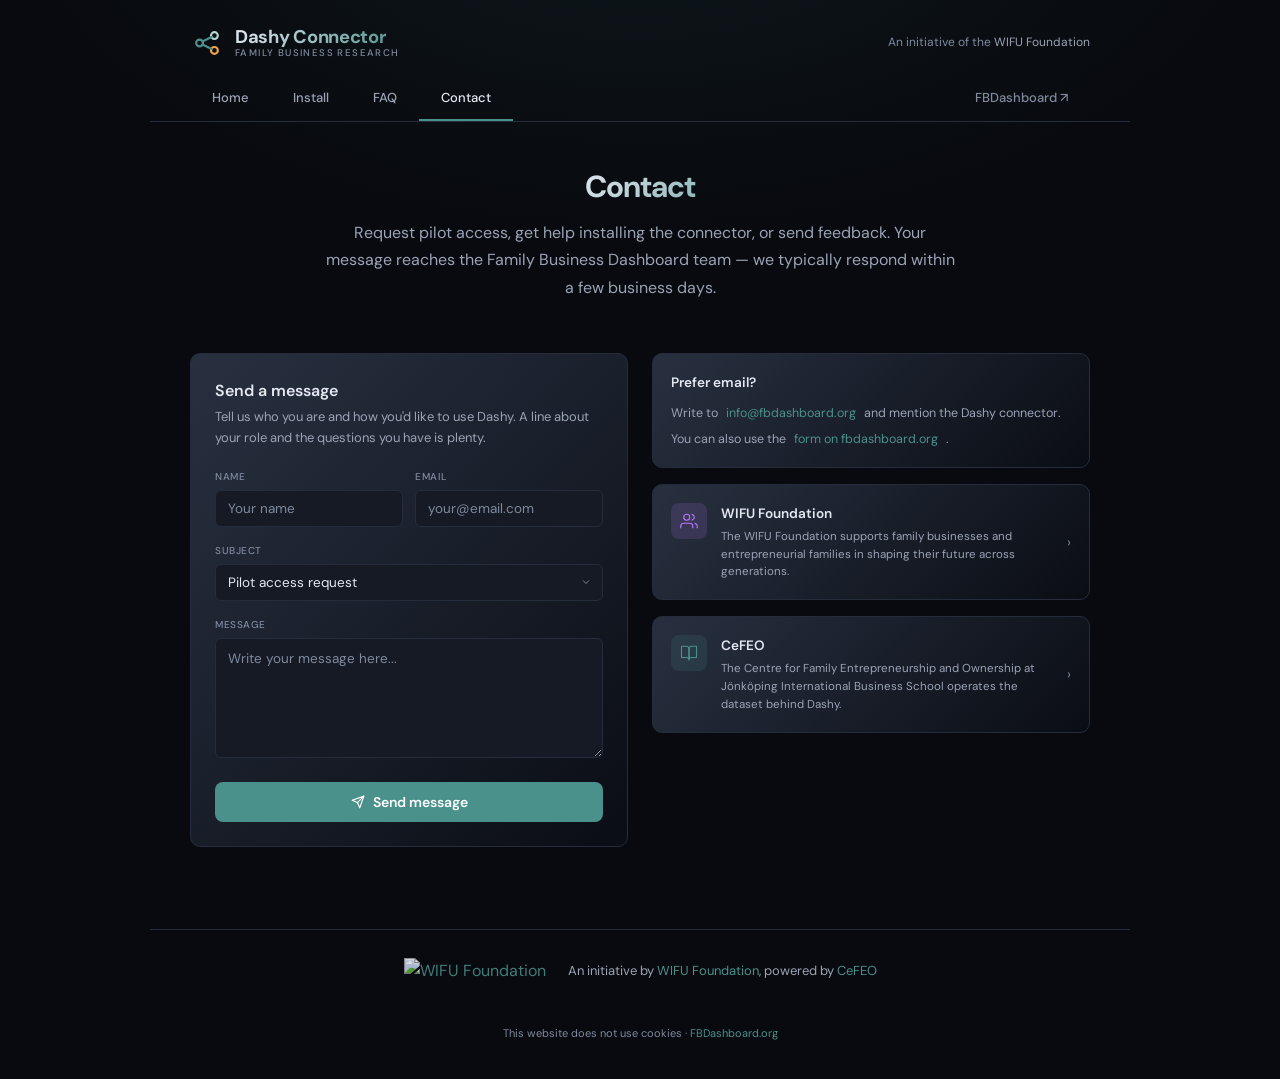
==== contact.html @ 0156836a "Dashy connector site — initial pilot" ====
<!DOCTYPE html>
<html lang="en">
<head>
<meta charset="UTF-8">
<meta name="viewport" content="width=device-width, initial-scale=1.0">
<link rel="icon" type="image/svg+xml" href="favicon.svg">
<title>Contact | Dashy Connector</title>
<meta name="description" content="Request pilot access to the Dashy connector, get installation help, or send feedback. Your message reaches the Family Business Dashboard team.">
<link rel="stylesheet" href="styles.css">
</head>
<body>
<a href="#main" class="skip-link">Skip to main content</a>

<header class="hdr">
  <a class="brand" href="index.html" aria-label="Dashy Connector home">
    <svg class="mark" viewBox="0 0 32 32" aria-hidden="true">
      <circle cx="9" cy="16" r="3.2" fill="none" stroke="#4A908B" stroke-width="2"/>
      <circle cx="23" cy="9" r="3.2" fill="none" stroke="#B7D7D2" stroke-width="2"/>
      <circle cx="23" cy="23" r="3.2" fill="none" stroke="#f5a54b" stroke-width="2"/>
      <path d="M11.7 14.6 20.3 10.4M11.7 17.4 20.3 21.6" stroke="#4A908B" stroke-width="2" stroke-linecap="round"/>
    </svg>
    <span class="wordmark">
      <span class="wm-name">Dashy Connector</span>
      <span class="wm-sub">Family Business Research</span>
    </span>
  </a>
  <div class="hdr-right">An initiative of the <a href="https://www.wifu.de/en/wifu-foundation/">WIFU&nbsp;Foundation</a></div>
</header>

<nav class="nav" aria-label="Main navigation">
  <a href="index.html">Home</a>
  <a href="install.html">Install</a>
  <a href="faq.html">FAQ</a>
  <a href="contact.html" aria-current="page">Contact</a>
  <a class="nav-ext" href="https://fbdashboard.org" target="_blank" rel="noopener">FBDashboard&nbsp;&#8599;</a>
</nav>

<main id="main">

  <section class="hero" style="padding-bottom:18px">
    <h1 style="font-size:1.9rem">Contact</h1>
    <p>Request pilot access, get help installing the connector, or send feedback. Your message reaches the Family Business Dashboard team &mdash; we typically respond within a few business days.</p>
  </section>

  <section class="section" style="padding-top:8px">
    <div class="ct-grid">

      <div class="ct-card">
        <h2>Send a message</h2>
        <p class="ct-sub">Tell us who you are and how you'd like to use Dashy. A line about your role and the questions you have is plenty.</p>

        <form id="contactForm" autocomplete="on">
          <div class="ct-row">
            <div class="ct-field">
              <label for="name">Name</label>
              <input type="text" id="name" name="name" placeholder="Your name" required autocomplete="name">
            </div>
            <div class="ct-field">
              <label for="email">Email</label>
              <input type="email" id="email" name="email" placeholder="your@email.com" required autocomplete="email">
            </div>
          </div>
          <div class="ct-field">
            <label for="subject">Subject</label>
            <select id="subject" name="subject">
              <option value="Pilot access request">Pilot access request</option>
              <option value="Installation help">Installation help</option>
              <option value="Feedback or feature request">Feedback or feature request</option>
              <option value="Research collaboration">Research collaboration</option>
              <option value="Other">Other</option>
            </select>
          </div>
          <div class="ct-field">
            <label for="message">Message</label>
            <textarea id="message" name="message" placeholder="Write your message here..." required></textarea>
          </div>
          <button type="submit" class="ct-btn" id="submitBtn">
            <svg viewBox="0 0 24 24"><path d="M22 2L11 13"/><path d="M22 2L15 22L11 13L2 9L22 2Z"/></svg>
            Send message
          </button>
          <div class="ct-fb" id="feedback" role="status" aria-live="polite"></div>
        </form>
      </div>

      <div class="ct-sidebar">
        <div class="ct-info">
          <h3>Prefer email?</h3>
          <div class="ct-info-row">Write to <a href="mailto:info@fbdashboard.org?subject=Dashy%20connector">info@fbdashboard.org</a> and mention the Dashy connector.</div>
          <div class="ct-info-row">You can also use the <a href="https://fbdashboard.org/contact.html" target="_blank" rel="noopener">form on fbdashboard.org</a>.</div>
        </div>
        <a href="https://www.wifu.de/en/wifu-foundation/" target="_blank" rel="noopener" class="ct-link">
          <div class="ct-icon i3"><svg width="18" height="18" viewBox="0 0 24 24" fill="none" stroke="#b47cf8" stroke-width="1.5" stroke-linecap="round" stroke-linejoin="round"><path d="M17 21v-2a4 4 0 0 0-4-4H5a4 4 0 0 0-4 4v2"/><circle cx="9" cy="7" r="4"/><path d="M23 21v-2a4 4 0 0 0-3-3.87"/><path d="M16 3.13a4 4 0 0 1 0 7.75"/></svg></div>
          <div><h3>WIFU Foundation</h3><p>The WIFU Foundation supports family businesses and entrepreneurial families in shaping their future across generations.</p></div>
          <span class="ct-arr">&rsaquo;</span>
        </a>
        <a href="https://ju.se/center/cefeo.html" target="_blank" rel="noopener" class="ct-link">
          <div class="ct-icon i1"><svg width="18" height="18" viewBox="0 0 24 24" fill="none" stroke="#4A908B" stroke-width="1.5" stroke-linecap="round" stroke-linejoin="round"><path d="M2 3h6a4 4 0 0 1 4 4v14a3 3 0 0 0-3-3H2z"/><path d="M22 3h-6a4 4 0 0 0-4 4v14a3 3 0 0 1 3-3h7z"/></svg></div>
          <div><h3>CeFEO</h3><p>The Centre for Family Entrepreneurship and Ownership at J&ouml;nk&ouml;ping International Business School operates the dataset behind Dashy.</p></div>
          <span class="ct-arr">&rsaquo;</span>
        </a>
      </div>

    </div>
  </section>

</main>

<footer class="brand-footer">
  <a href="https://www.wifu.de/en/wifu-foundation/" aria-label="WIFU Foundation"><img src="https://fbdashboard.org/logo2.png" alt="WIFU Foundation"></a>
  <div class="bf-text">An initiative by <a href="https://www.wifu.de/en/wifu-foundation/">WIFU Foundation</a>, powered by <a href="https://ju.se/center/cefeo">CeFEO</a></div>
</footer>
<div class="foot-meta">This website does not use cookies &middot; <a href="https://fbdashboard.org" target="_blank" rel="noopener">FBDashboard.org</a></div>

<script>
// Same approach as fbdashboard.org/contact.html:
// 1) store the message in the contact_messages table (PostgREST, anon key)
// 2) notify the team via the Dashy send-email function.
// The anon key and send-email key are the same public values already used on
// fbdashboard.org; both endpoints return Access-Control-Allow-Origin: *.
const API  = 'https://data.familybusiness.se/rest/v1';
const ANON = 'eyJhbGciOiJIUzI1NiIsInR5cCI6IkpXVCJ9.eyJyb2xlIjoiYW5vbiIsImlzcyI6InN1cGFiYXNlIiwiaWF0IjoxNzI5NzI4MDAwLCJleHAiOjE4ODc0OTQ0MDB9.-no5XLl5bKtyA9RwXbfBfR0cw5ZTLOCogTNbq_BlGD8';
const MAIL_KEY = '9c4f2e8a1b3d7f6e5a0c8b4d2f1e3a7b9d6c5e8f0a2b4d7c1e3f5a8b0d2c4e6f';

(function(){
  const form = document.getElementById('contactForm');
  const btn  = document.getElementById('submitBtn');
  const fb   = document.getElementById('feedback');
  let lastSubmit = 0;

  function showFeedback(type, msg){ fb.className = 'ct-fb ' + type; fb.textContent = msg; fb.style.display = 'block'; }
  function esc(s){ return String(s).replace(/&/g,'&amp;').replace(/</g,'&lt;').replace(/>/g,'&gt;'); }

  form.addEventListener('submit', async function(e){
    e.preventDefault();
    const now = Date.now();
    if (now - lastSubmit < 30000){ showFeedback('error','Please wait a moment before sending another message.'); return; }
    const name = document.getElementById('name').value.trim();
    const email = document.getElementById('email').value.trim();
    const subject = document.getElementById('subject').value;
    const message = document.getElementById('message').value.trim();
    if (!name || !email || !message){ showFeedback('error','Please fill in all required fields.'); return; }
    if (!/^[^\s@]+@[^\s@]+\.[^\s@]+$/.test(email)){ showFeedback('error','Please enter a valid email address.'); return; }
    if (message.length > 5000){ showFeedback('error','Message is too long. Please keep it under 5,000 characters.'); return; }
    const hp = document.getElementById('hp_field');
    if (hp && hp.value) return;

    btn.disabled = true;
    btn.innerHTML = '<span class="spinner"></span> Sending...';
    fb.className = 'ct-fb'; fb.style.display = 'none';

    try {
      const res = await fetch(API + '/contact_messages', {
        method: 'POST',
        headers: {'apikey':ANON,'Authorization':'Bearer '+ANON,'Content-Type':'application/json','Prefer':'return=minimal'},
        body: JSON.stringify({ name, email, subject, message })
      });
      if (res.ok){
        lastSubmit = now;
        showFeedback('success','Thank you! Your message has been sent. We will get back to you soon.');
        form.reset();
        fetch('https://data.familybusiness.se/functions/v1/send-email', {
          method: 'POST',
          headers: {'Content-Type':'application/json','x-api-key':MAIL_KEY},
          body: JSON.stringify({
            to: 'massimo.bau@ju.se',
            subject: 'Dashy connector contact: ' + subject,
            reply_to: email,
            from_name: 'Dashy Connector Form',
            eyebrow: 'New submission',
            eyebrow_color: '#f5a54b',
            footer: 'service',
            html: '<p><strong>From:</strong> ' + esc(name) + ' &lt;' + esc(email) + '&gt;</p>'
                + '<p><strong>Subject:</strong> ' + esc(subject) + '</p><hr><p>'
                + esc(message).replace(/\n/g,'<br>') + '</p>'
          })
        }).catch(function(){});
      } else {
        showFeedback('error','Something went wrong. Please try again or email us at info@fbdashboard.org.');
      }
    } catch (err){
      showFeedback('error','Could not connect to the server. Please try again later or email info@fbdashboard.org.');
    } finally {
      btn.disabled = false;
      btn.innerHTML = '<svg width="14" height="14" viewBox="0 0 24 24" fill="none" stroke="currentColor" stroke-width="2" stroke-linecap="round" stroke-linejoin="round"><path d="M22 2L11 13"/><path d="M22 2L15 22L11 13L2 9L22 2Z"/></svg> Send message';
    }
  });
})();
</script>
<input type="text" id="hp_field" name="hp_field" style="position:absolute;left:-9999px;opacity:0;height:0;width:0" tabindex="-1" autocomplete="off" aria-hidden="true">
</body>
</html>
---- styles.css ----
/* ============================================================
   Dashy Connector — shared stylesheet
   Inherits the FBDashboard visual identity (tokens + fonts),
   adds components specific to a connector landing site.
   Independent site: self-contained, no fbdashboard CSS import.
   ============================================================ */
@import url('https://fonts.googleapis.com/css2?family=DM+Sans:wght@300;400;500;600;700&family=JetBrains+Mono:wght@400;500;600&display=swap');

:root{
  --bg:#080a0f;--s1:#0f1219;--s2:#151a24;--s3:#1c2230;--bdr:#252d3d;
  --tx:#e4e8f1;--txd:#9ba3b5;--txm:#7f8a9e;
  --ac:#4A908B;--ac2:#B7D7D2;--ac3:#f5a54b;--ac4:#e66b8c;--ac5:#b47cf8;
  --focus-ring:#4A908B;
  --grad-card:linear-gradient(135deg,#283040 0%,#0a0d14 100%);
  --grad-card-hover:linear-gradient(135deg,#323b4f 0%,#11151f 100%);
  --maxw:980px;
}

*{margin:0;padding:0;box-sizing:border-box}
html{scroll-behavior:smooth}
body{background:var(--bg);color:var(--tx);font-family:'DM Sans',sans-serif;min-height:100vh;line-height:1.6;
  background-image:radial-gradient(900px 500px at 50% -120px,rgba(74,144,139,.10),transparent 70%)}

a{color:var(--ac);text-decoration:none}
a:hover{text-decoration:underline;text-underline-offset:2px}

/* A11y */
.skip-link{position:absolute;top:-100%;left:0;padding:8px 16px;background:var(--ac);color:#fff;font-size:.875rem;font-weight:600;z-index:10000;border-radius:0 0 4px 0;text-decoration:none}
.skip-link:focus{top:0}
*:focus-visible{outline:2px solid var(--focus-ring);outline-offset:2px;border-radius:2px}
.sr-only{position:absolute;width:1px;height:1px;padding:0;margin:-1px;overflow:hidden;clip:rect(0,0,0,0);white-space:nowrap;border:0}
@media(prefers-reduced-motion:reduce){*{transition:none!important;animation:none!important}html{scroll-behavior:auto}}

/* ---------- Header ---------- */
.hdr{padding:26px 40px 0;display:flex;align-items:center;justify-content:space-between;gap:16px;
  max-width:var(--maxw);margin:0 auto}
.brand{display:flex;align-items:center;gap:11px;text-decoration:none}
.brand:hover{text-decoration:none}
.brand .mark{width:34px;height:34px;flex:0 0 auto}
.brand .wordmark{display:flex;flex-direction:column;line-height:1.05}
.brand .wm-name{font-size:1.15rem;font-weight:700;letter-spacing:-.3px;
  background:linear-gradient(135deg,var(--tx),var(--ac));-webkit-background-clip:text;background-clip:text;-webkit-text-fill-color:transparent}
.brand .wm-sub{font-size:.6rem;font-weight:500;letter-spacing:1.4px;text-transform:uppercase;color:var(--txm)}
.hdr-right{font-size:.75rem;color:var(--txm)}
.hdr-right a{color:var(--txd)}

/* ---------- Nav ---------- */
.nav{display:flex;flex-wrap:wrap;gap:0;margin:18px auto 0;max-width:var(--maxw);padding:0 40px;border-bottom:1px solid var(--bdr)}
.nav a{padding:10px 22px;font-size:.8125rem;font-weight:500;color:var(--txd);border-bottom:2px solid transparent;transition:.2s;text-decoration:none}
.nav a:hover{color:var(--tx);text-decoration:none}
.nav a[aria-current="page"]{color:var(--tx);border-bottom-color:var(--ac)}
.nav .nav-ext{margin-left:auto;color:var(--txm)}
.nav .nav-ext:hover{color:var(--ac)}

/* ---------- Layout ---------- */
main{max-width:var(--maxw);margin:0 auto;padding:0 40px}
.section{padding:36px 0}
.section-label{font-size:.6875rem;font-weight:600;color:var(--txm);letter-spacing:.8px;text-transform:uppercase;margin-bottom:16px}
.lead{font-size:.95rem;color:var(--txd);max-width:64ch;line-height:1.75}
h2.h{font-size:1.25rem;font-weight:700;letter-spacing:-.3px;margin-bottom:10px}
h3.h{font-size:1rem;font-weight:600;margin-bottom:6px}

/* ---------- Hero ---------- */
.hero{padding:48px 0 34px;text-align:center}
.hero .eyebrow{display:inline-flex;align-items:center;gap:7px;font-family:'JetBrains Mono',monospace;font-size:.625rem;font-weight:600;letter-spacing:1px;text-transform:uppercase;color:var(--ac);
  background:rgba(74,144,139,.12);border:1px solid rgba(74,144,139,.32);border-radius:20px;padding:5px 13px;margin-bottom:22px}
.hero h1{font-size:2.35rem;font-weight:700;letter-spacing:-1px;line-height:1.1;margin:0 auto 16px;max-width:18ch;
  background:linear-gradient(135deg,var(--tx) 30%,var(--ac));-webkit-background-clip:text;background-clip:text;-webkit-text-fill-color:transparent}
.hero p{font-size:1rem;color:var(--txd);max-width:58ch;margin:0 auto 26px;line-height:1.7}

/* ---------- Endpoint chip (signature element) ---------- */
.endpoint{display:flex;align-items:stretch;gap:0;max-width:560px;margin:0 auto;
  background:var(--s1);border:1px solid var(--bdr);border-radius:12px;overflow:hidden;transition:border-color .2s}
.endpoint:focus-within{border-color:var(--ac)}
.endpoint .ep-label{display:flex;align-items:center;padding:0 14px;font-family:'JetBrains Mono',monospace;font-size:.625rem;font-weight:600;letter-spacing:.5px;text-transform:uppercase;color:var(--txm);background:var(--s2);border-right:1px solid var(--bdr)}
.endpoint code{flex:1;display:flex;align-items:center;padding:14px 16px;font-family:'JetBrains Mono',monospace;font-size:.875rem;color:var(--ac2);overflow:auto;white-space:nowrap}
.endpoint .copy{flex:0 0 auto;background:var(--ac);color:#fff;border:none;padding:0 18px;font-family:'DM Sans',sans-serif;font-size:.8125rem;font-weight:600;cursor:pointer;transition:.15s}
.endpoint .copy:hover{background:#5da39e}
.endpoint .copy.done{background:var(--s3);color:var(--ac2)}
.endpoint-note{font-size:.6875rem;color:var(--txm);margin-top:10px;text-align:center}

/* ---------- Buttons ---------- */
.btn-row{display:flex;gap:12px;justify-content:center;flex-wrap:wrap;margin-top:26px}
.btn{display:inline-flex;align-items:center;gap:8px;padding:11px 22px;border-radius:9px;font-size:.875rem;font-weight:600;cursor:pointer;transition:.15s;text-decoration:none;border:1px solid transparent}
.btn:hover{text-decoration:none}
.btn-primary{background:var(--ac);color:#fff}
.btn-primary:hover{background:#5da39e}
.btn-ghost{background:transparent;color:var(--txd);border-color:var(--bdr)}
.btn-ghost:hover{border-color:var(--ac);color:var(--tx)}

/* ---------- KPI strip ---------- */
.kpis{display:grid;grid-template-columns:repeat(4,1fr);gap:12px;margin-top:6px}
.kpi{background:var(--grad-card);border:1px solid var(--bdr);border-radius:10px;padding:18px 16px;text-align:center}
.kpi .v{font-family:'JetBrains Mono',monospace;font-size:1.5rem;font-weight:600;color:var(--tx)}
.kpi .v.ac{color:var(--ac)}
.kpi .l{font-size:.625rem;color:var(--txm);margin-top:5px;letter-spacing:.5px;text-transform:uppercase}

/* ---------- Capability grid ---------- */
.caps{display:grid;grid-template-columns:repeat(2,1fr);gap:14px}
.cap{background:var(--grad-card);border:1px solid var(--bdr);border-radius:10px;padding:20px 22px;transition:border-color .2s,background .2s}
.cap:hover{border-color:var(--ac);background:var(--grad-card-hover)}
.cap .cap-tool{font-family:'JetBrains Mono',monospace;font-size:.625rem;color:var(--ac);letter-spacing:.3px;margin-bottom:8px}
.cap h3{font-size:.95rem;font-weight:600;color:var(--tx);margin-bottom:7px}
.cap p{font-size:.8125rem;color:var(--txd);line-height:1.65}

/* ---------- Steps (numbered sequence) ---------- */
.steps{display:flex;flex-direction:column;gap:14px;counter-reset:step}
.step{display:grid;grid-template-columns:36px 1fr;gap:16px;align-items:start;
  background:var(--grad-card);border:1px solid var(--bdr);border-radius:10px;padding:18px 22px}
.step .num{counter-increment:step;width:30px;height:30px;border-radius:8px;background:rgba(74,144,139,.15);
  color:var(--ac);font-family:'JetBrains Mono',monospace;font-weight:600;font-size:.875rem;
  display:flex;align-items:center;justify-content:center}
.step .num::before{content:counter(step)}
.step .body h3{font-size:.95rem;font-weight:600;margin-bottom:5px}
.step .body p{font-size:.8125rem;color:var(--txd);line-height:1.65}
.step .body p+p{margin-top:6px}

/* code / kbd inline */
code.inline{font-family:'JetBrains Mono',monospace;font-size:.8em;background:var(--s2);border:1px solid var(--bdr);border-radius:5px;padding:1px 7px;color:var(--ac2)}
.kbd{font-family:'JetBrains Mono',monospace;font-size:.78em;background:var(--s3);border:1px solid var(--bdr);border-radius:5px;padding:2px 8px;color:var(--tx);white-space:nowrap}

/* code block */
.codeblock{position:relative;background:var(--s1);border:1px solid var(--bdr);border-radius:10px;padding:16px 18px;margin-top:12px;overflow:auto}
.codeblock pre{font-family:'JetBrains Mono',monospace;font-size:.8rem;color:var(--ac2);line-height:1.7;white-space:pre}
.codeblock .copy{position:absolute;top:10px;right:10px;background:var(--s3);color:var(--txd);border:1px solid var(--bdr);border-radius:6px;padding:3px 10px;font-size:.6875rem;cursor:pointer;font-family:'DM Sans',sans-serif}
.codeblock .copy:hover{color:var(--tx);border-color:var(--ac)}
.codeblock .copy.done{color:var(--ac2)}

/* callout */
.callout{background:var(--grad-card);border:1px solid var(--bdr);border-left:3px solid var(--ac);border-radius:8px;padding:16px 20px;margin-top:18px}
.callout p{font-size:.8125rem;color:var(--txd);line-height:1.7}
.callout strong{color:var(--tx);font-weight:600}
.callout.warn{border-left-color:var(--ac3)}

/* plan split */
.split{display:grid;grid-template-columns:1fr 1fr;gap:14px;margin-top:8px}
.plan{background:var(--grad-card);border:1px solid var(--bdr);border-radius:10px;padding:20px 22px}
.plan h3{font-size:.95rem;font-weight:600;margin-bottom:4px}
.plan .plan-sub{font-size:.6875rem;color:var(--txm);text-transform:uppercase;letter-spacing:.6px;margin-bottom:12px}
.plan ol{margin-left:18px;font-size:.8125rem;color:var(--txd);line-height:1.85}
.plan ol li{padding-left:3px}

/* ---------- FAQ accordion (native details) ---------- */
.faq{display:flex;flex-direction:column;gap:10px}
.faq details{background:var(--grad-card);border:1px solid var(--bdr);border-radius:10px;overflow:hidden}
.faq details[open]{border-color:var(--ac)}
.faq summary{list-style:none;cursor:pointer;padding:16px 20px;font-size:.9375rem;font-weight:600;color:var(--tx);
  display:flex;align-items:center;justify-content:space-between;gap:12px}
.faq summary::-webkit-details-marker{display:none}
.faq summary .chev{flex:0 0 auto;color:var(--ac);font-size:.8rem;transition:transform .2s}
.faq details[open] summary .chev{transform:rotate(90deg)}
.faq .ans{padding:0 20px 18px;font-size:.8438rem;color:var(--txd);line-height:1.75}
.faq .ans p+p{margin-top:9px}
.faq .ans code.inline{font-size:.82em}

/* ---------- Contact ---------- */
.contact-grid{display:grid;grid-template-columns:1fr 1fr;gap:14px}
.contact-card{background:var(--grad-card);border:1px solid var(--bdr);border-radius:10px;padding:24px}
.contact-card h3{font-size:1rem;font-weight:600;margin-bottom:8px}
.contact-card p{font-size:.8438rem;color:var(--txd);line-height:1.7;margin-bottom:16px}

/* ---------- Footer ---------- */
.brand-footer{max-width:var(--maxw);margin:46px auto 0;padding:28px 40px;border-top:1px solid var(--bdr);
  display:flex;align-items:center;justify-content:center;gap:22px;flex-wrap:wrap;text-align:center}
.brand-footer img{height:48px;width:auto;opacity:.85;transition:opacity .15s}
.brand-footer a:hover img{opacity:1}
.brand-footer .bf-text{font-size:.8125rem;color:var(--txd);line-height:1.5}
.foot-meta{max-width:var(--maxw);margin:0 auto;padding:14px 40px 36px;font-size:.6875rem;color:var(--txm);text-align:center}
.foot-meta a{color:var(--ac)}

/* ---------- Responsive ---------- */
@media(max-width:820px){
  .hdr,.nav,main,.brand-footer,.foot-meta{padding-left:18px;padding-right:18px}
  .hero h1{font-size:1.8rem}
  .kpis{grid-template-columns:repeat(2,1fr)}
  .caps,.split,.contact-grid{grid-template-columns:1fr}
  .endpoint{flex-wrap:wrap}
  .endpoint .ep-label{display:none}
  .endpoint code{flex:1 1 100%;border-bottom:1px solid var(--bdr)}
  .endpoint .copy{flex:1 1 100%;padding:11px}
  .nav{overflow-x:auto;flex-wrap:nowrap}
  .nav .nav-ext{margin-left:0}
}

/* ============================================================
   Contact form — mirrors fbdashboard.org/contact.html
   ============================================================ */
.ct-grid{display:grid;grid-template-columns:1fr 1fr;gap:24px;align-items:start}
.ct-card{background:var(--grad-card);border:1px solid var(--bdr);border-radius:10px;padding:24px}
.ct-card h2{font-size:1rem;font-weight:600;margin-bottom:4px}
.ct-card .ct-sub{font-size:.8125rem;color:var(--txd);margin-bottom:20px;line-height:1.6}
.ct-field{margin-bottom:16px}
.ct-field label{display:block;font-size:.625rem;font-weight:500;color:var(--txm);margin-bottom:5px;letter-spacing:.5px;text-transform:uppercase}
.ct-field input,.ct-field textarea,.ct-field select{width:100%;padding:9px 12px;background:var(--s2);border:1px solid var(--bdr);border-radius:6px;color:var(--tx);font-family:'DM Sans',sans-serif;font-size:.8438rem;outline:none;transition:border-color .2s}
.ct-field input:focus,.ct-field textarea:focus,.ct-field select:focus{border-color:var(--ac)}
.ct-field input::placeholder,.ct-field textarea::placeholder{color:var(--txm)}
.ct-field textarea{min-height:120px;resize:vertical;line-height:1.6}
.ct-field select{cursor:pointer;appearance:none;background-image:url("data:image/svg+xml,%3Csvg xmlns='http://www.w3.org/2000/svg' width='12' height='12' viewBox='0 0 24 24' fill='none' stroke='%237f8a9e' stroke-width='2'%3E%3Cpath d='M6 9l6 6 6-6'/%3E%3C/svg%3E");background-repeat:no-repeat;background-position:right 10px center;padding-right:30px}
.ct-row{display:grid;grid-template-columns:1fr 1fr;gap:12px}
.ct-btn{display:inline-flex;align-items:center;justify-content:center;gap:8px;width:100%;padding:11px 20px;background:var(--ac);color:#fff;border:none;border-radius:8px;font-family:'DM Sans',sans-serif;font-size:.875rem;font-weight:600;cursor:pointer;transition:opacity .2s}
.ct-btn:hover{opacity:.9}
.ct-btn:disabled{opacity:.5;cursor:not-allowed}
.ct-btn svg{width:14px;height:14px;fill:none;stroke:currentColor;stroke-width:2;stroke-linecap:round;stroke-linejoin:round}
.ct-fb{margin-top:14px;padding:11px 14px;border-radius:6px;font-size:.8125rem;line-height:1.5;display:none}
.ct-fb.success{display:block;background:rgba(61,212,176,.1);color:#3dd4b0;border:1px solid rgba(61,212,176,.2)}
.ct-fb.error{display:block;background:rgba(230,107,140,.1);color:#e66b8c;border:1px solid rgba(230,107,140,.2)}
.ct-sidebar{display:flex;flex-direction:column;gap:16px}
.ct-link{display:flex;align-items:flex-start;gap:14px;background:var(--grad-card);border:1px solid var(--bdr);border-radius:10px;padding:18px;text-decoration:none;color:var(--tx);transition:border-color .2s,background .2s}
.ct-link:hover{border-color:var(--ac);background:var(--grad-card-hover);text-decoration:none}
.ct-icon{flex-shrink:0;width:36px;height:36px;border-radius:8px;display:flex;align-items:center;justify-content:center}
.ct-icon.i1{background:rgba(74,144,139,.15)}
.ct-icon.i3{background:rgba(180,124,248,.15)}
.ct-link h3{font-size:.85rem;font-weight:600;margin-bottom:3px}
.ct-link p{font-size:.72rem;color:var(--txd);line-height:1.55}
.ct-link .ct-arr{margin-left:auto;flex-shrink:0;color:var(--txm);font-size:14px;align-self:center;transition:transform .2s,color .2s}
.ct-link:hover .ct-arr{transform:translateX(3px);color:var(--ac)}
.ct-info{background:var(--grad-card);border:1px solid var(--bdr);border-radius:10px;padding:18px}
.ct-info h3{font-size:.85rem;font-weight:600;margin-bottom:10px}
.ct-info-row{display:flex;align-items:flex-start;gap:8px;font-size:.78rem;color:var(--txd);line-height:1.5;margin-top:8px}
.ct-info-row a{color:var(--ac)}
@keyframes spin{to{transform:rotate(360deg)}}
.spinner{width:14px;height:14px;border:2px solid rgba(255,255,255,.3);border-top-color:#fff;border-radius:50%;animation:spin .6s linear infinite;display:inline-block}
@media(max-width:820px){.ct-grid{grid-template-columns:1fr}.ct-row{grid-template-columns:1fr}}
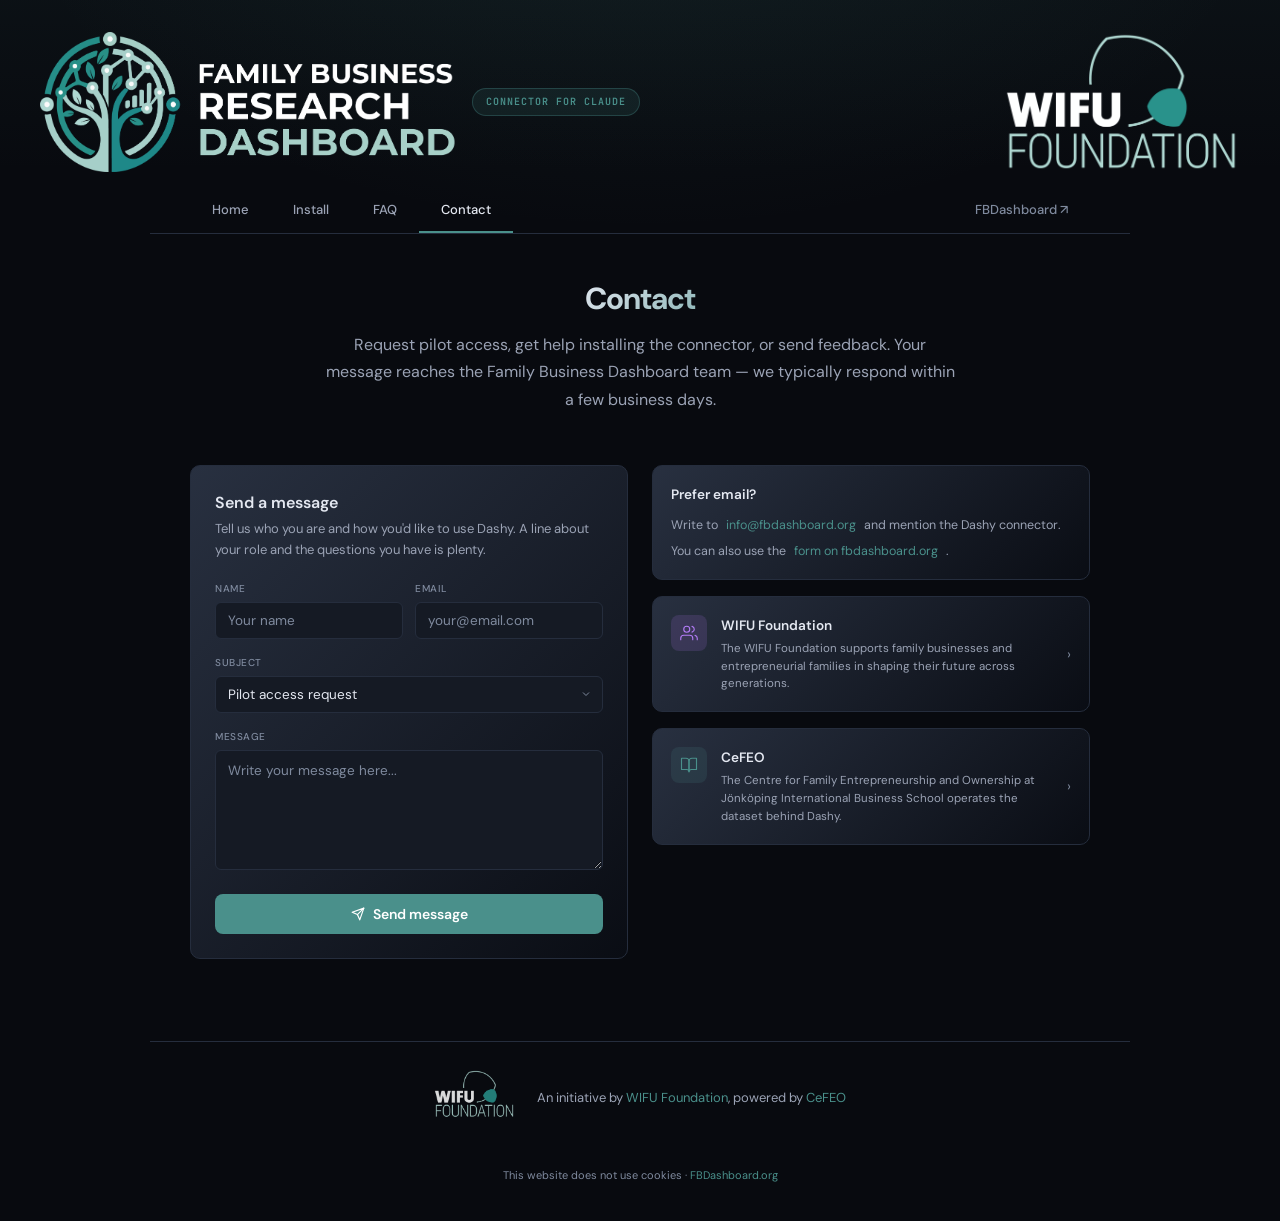
==== commit a819b69a: "Adopt fbdashboard.org visual identity (logos, masthead, favicon) - Replace inline-SVG brand mark wit" ====
--- a/contact.html
+++ b/contact.html
@@ -12,19 +12,14 @@
 <a href="#main" class="skip-link">Skip to main content</a>
 
 <header class="hdr">
-  <a class="brand" href="index.html" aria-label="Dashy Connector home">
-    <svg class="mark" viewBox="0 0 32 32" aria-hidden="true">
-      <circle cx="9" cy="16" r="3.2" fill="none" stroke="#4A908B" stroke-width="2"/>
-      <circle cx="23" cy="9" r="3.2" fill="none" stroke="#B7D7D2" stroke-width="2"/>
-      <circle cx="23" cy="23" r="3.2" fill="none" stroke="#f5a54b" stroke-width="2"/>
-      <path d="M11.7 14.6 20.3 10.4M11.7 17.4 20.3 21.6" stroke="#4A908B" stroke-width="2" stroke-linecap="round"/>
-    </svg>
-    <span class="wordmark">
-      <span class="wm-name">Dashy Connector</span>
-      <span class="wm-sub">Family Business Research</span>
-    </span>
+  <a class="hdr-logo" href="index.html" aria-label="Family Business Research Dashboard — Connector home">
+    <img src="logo1.png" alt="Family Business Research Dashboard">
   </a>
-  <div class="hdr-right">An initiative of the <a href="https://www.wifu.de/en/wifu-foundation/">WIFU&nbsp;Foundation</a></div>
+  <span class="hdr-tag">Connector&nbsp;for&nbsp;Claude</span>
+  <div class="hdr-spacer"></div>
+  <a class="hdr-logo hdr-logo-wifu" href="https://www.wifu.de/en/wifu-foundation/" target="_blank" rel="noopener" aria-label="WIFU Foundation">
+    <img src="logo2.png" alt="WIFU Foundation">
+  </a>
 </header>
 
 <nav class="nav" aria-label="Main navigation">
@@ -106,7 +101,7 @@
 </main>
 
 <footer class="brand-footer">
-  <a href="https://www.wifu.de/en/wifu-foundation/" aria-label="WIFU Foundation"><img src="https://fbdashboard.org/logo2.png" alt="WIFU Foundation"></a>
+  <a href="https://www.wifu.de/en/wifu-foundation/" aria-label="WIFU Foundation"><img src="logo2.png" alt="WIFU Foundation"></a>
   <div class="bf-text">An initiative by <a href="https://www.wifu.de/en/wifu-foundation/">WIFU Foundation</a>, powered by <a href="https://ju.se/center/cefeo">CeFEO</a></div>
 </footer>
 <div class="foot-meta">This website does not use cookies &middot; <a href="https://fbdashboard.org" target="_blank" rel="noopener">FBDashboard.org</a></div>
--- a/styles.css
+++ b/styles.css
@@ -31,18 +31,17 @@
 .sr-only{position:absolute;width:1px;height:1px;padding:0;margin:-1px;overflow:hidden;clip:rect(0,0,0,0);white-space:nowrap;border:0}
 @media(prefers-reduced-motion:reduce){*{transition:none!important;animation:none!important}html{scroll-behavior:auto}}
 
-/* ---------- Header ---------- */
-.hdr{padding:26px 40px 0;display:flex;align-items:center;justify-content:space-between;gap:16px;
-  max-width:var(--maxw);margin:0 auto}
-.brand{display:flex;align-items:center;gap:11px;text-decoration:none}
-.brand:hover{text-decoration:none}
-.brand .mark{width:34px;height:34px;flex:0 0 auto}
-.brand .wordmark{display:flex;flex-direction:column;line-height:1.05}
-.brand .wm-name{font-size:1.15rem;font-weight:700;letter-spacing:-.3px;
-  background:linear-gradient(135deg,var(--tx),var(--ac));-webkit-background-clip:text;background-clip:text;-webkit-text-fill-color:transparent}
-.brand .wm-sub{font-size:.6rem;font-weight:500;letter-spacing:1.4px;text-transform:uppercase;color:var(--txm)}
-.hdr-right{font-size:.75rem;color:var(--txm)}
-.hdr-right a{color:var(--txd)}
+/* ---------- Header (mirrors fbdashboard.org dual-logo masthead) ---------- */
+.hdr{padding:32px 40px 0;display:flex;align-items:center;gap:16px;
+  background:linear-gradient(180deg,rgba(74,144,139,.05) 0%,transparent 100%)}
+.hdr-logo{display:inline-flex;align-items:center;line-height:0;text-decoration:none;flex:0 0 auto}
+.hdr-logo:hover{text-decoration:none}
+.hdr-logo img{height:140px;width:auto;display:block;transition:opacity .15s}
+.hdr-logo:hover img{opacity:.82}
+.hdr-tag{font-family:'JetBrains Mono',monospace;font-size:.625rem;font-weight:600;letter-spacing:1px;
+  text-transform:uppercase;color:var(--ac);background:rgba(74,144,139,.12);
+  border:1px solid rgba(74,144,139,.32);border-radius:20px;padding:5px 13px;white-space:nowrap}
+.hdr-spacer{flex:1}
 
 /* ---------- Nav ---------- */
 .nav{display:flex;flex-wrap:wrap;gap:0;margin:18px auto 0;max-width:var(--maxw);padding:0 40px;border-bottom:1px solid var(--bdr)}
@@ -159,6 +158,16 @@
 .contact-card h3{font-size:1rem;font-weight:600;margin-bottom:8px}
 .contact-card p{font-size:.8438rem;color:var(--txd);line-height:1.7;margin-bottom:16px}
 
+/* ---------- Partners strip (mirrors fbdashboard.org) ---------- */
+.partners{display:flex;flex-wrap:wrap;align-items:stretch;justify-content:center;gap:14px}
+.partner{flex:1 1 0;min-width:150px;max-width:260px;background:var(--grad-card);border:1px solid var(--bdr);
+  border-radius:10px;padding:22px 26px;display:flex;align-items:center;justify-content:center;
+  transition:border-color .2s,background .2s}
+.partner:hover{border-color:var(--ac);background:var(--grad-card-hover)}
+.partner img{max-width:100%;max-height:48px;width:auto;height:auto;display:block;opacity:.9;transition:opacity .2s}
+.partner:hover img{opacity:1}
+.partner img.logo-fborg{max-height:42px}
+
 /* ---------- Footer ---------- */
 .brand-footer{max-width:var(--maxw);margin:46px auto 0;padding:28px 40px;border-top:1px solid var(--bdr);
   display:flex;align-items:center;justify-content:center;gap:22px;flex-wrap:wrap;text-align:center}
@@ -171,6 +180,12 @@
 /* ---------- Responsive ---------- */
 @media(max-width:820px){
   .hdr,.nav,main,.brand-footer,.foot-meta{padding-left:18px;padding-right:18px}
+  .hdr{padding:16px 16px 0;gap:12px}
+  .hdr-logo img{height:60px;width:auto;max-width:45vw}
+  .hdr .hdr-spacer{flex:0 1 10px}
+  .hdr-tag{font-size:.5625rem;padding:4px 10px}
+  .partners{flex-direction:column}
+  .partner{max-width:none}
   .hero h1{font-size:1.8rem}
   .kpis{grid-template-columns:repeat(2,1fr)}
   .caps,.split,.contact-grid{grid-template-columns:1fr}
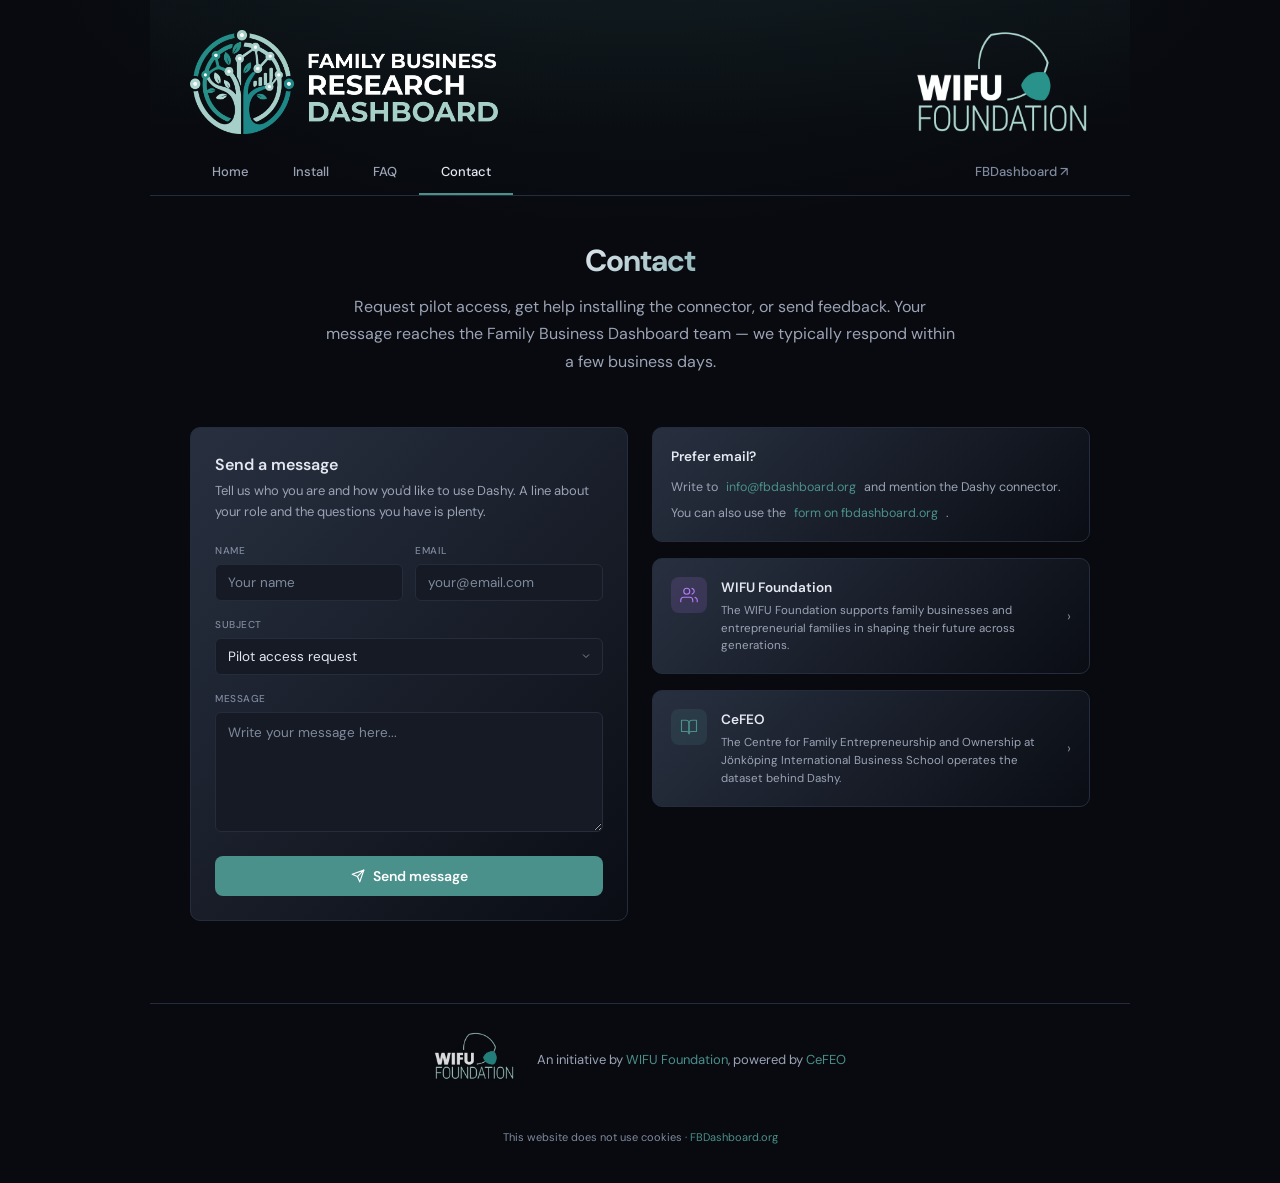
==== commit 1044fcf1: "Fix masthead: align logos to content column, correct proportions The full-bleed header floated the l" ====
--- a/contact.html
+++ b/contact.html
@@ -15,7 +15,6 @@
   <a class="hdr-logo" href="index.html" aria-label="Family Business Research Dashboard — Connector home">
     <img src="logo1.png" alt="Family Business Research Dashboard">
   </a>
-  <span class="hdr-tag">Connector&nbsp;for&nbsp;Claude</span>
   <div class="hdr-spacer"></div>
   <a class="hdr-logo hdr-logo-wifu" href="https://www.wifu.de/en/wifu-foundation/" target="_blank" rel="noopener" aria-label="WIFU Foundation">
     <img src="logo2.png" alt="WIFU Foundation">
--- a/styles.css
+++ b/styles.css
@@ -32,15 +32,13 @@
 @media(prefers-reduced-motion:reduce){*{transition:none!important;animation:none!important}html{scroll-behavior:auto}}
 
 /* ---------- Header (mirrors fbdashboard.org dual-logo masthead) ---------- */
-.hdr{padding:32px 40px 0;display:flex;align-items:center;gap:16px;
+.hdr{padding:30px 40px 0;display:flex;align-items:center;gap:16px;
+  max-width:var(--maxw);margin:0 auto;
   background:linear-gradient(180deg,rgba(74,144,139,.05) 0%,transparent 100%)}
 .hdr-logo{display:inline-flex;align-items:center;line-height:0;text-decoration:none;flex:0 0 auto}
 .hdr-logo:hover{text-decoration:none}
-.hdr-logo img{height:140px;width:auto;display:block;transition:opacity .15s}
+.hdr-logo img{height:104px;width:auto;display:block;transition:opacity .15s}
 .hdr-logo:hover img{opacity:.82}
-.hdr-tag{font-family:'JetBrains Mono',monospace;font-size:.625rem;font-weight:600;letter-spacing:1px;
-  text-transform:uppercase;color:var(--ac);background:rgba(74,144,139,.12);
-  border:1px solid rgba(74,144,139,.32);border-radius:20px;padding:5px 13px;white-space:nowrap}
 .hdr-spacer{flex:1}
 
 /* ---------- Nav ---------- */
@@ -180,10 +178,9 @@
 /* ---------- Responsive ---------- */
 @media(max-width:820px){
   .hdr,.nav,main,.brand-footer,.foot-meta{padding-left:18px;padding-right:18px}
-  .hdr{padding:16px 16px 0;gap:12px}
-  .hdr-logo img{height:60px;width:auto;max-width:45vw}
+  .hdr{padding:20px 18px 0;gap:12px}
+  .hdr-logo img{height:60px;width:auto;max-width:42vw}
   .hdr .hdr-spacer{flex:0 1 10px}
-  .hdr-tag{font-size:.5625rem;padding:4px 10px}
   .partners{flex-direction:column}
   .partner{max-width:none}
   .hero h1{font-size:1.8rem}
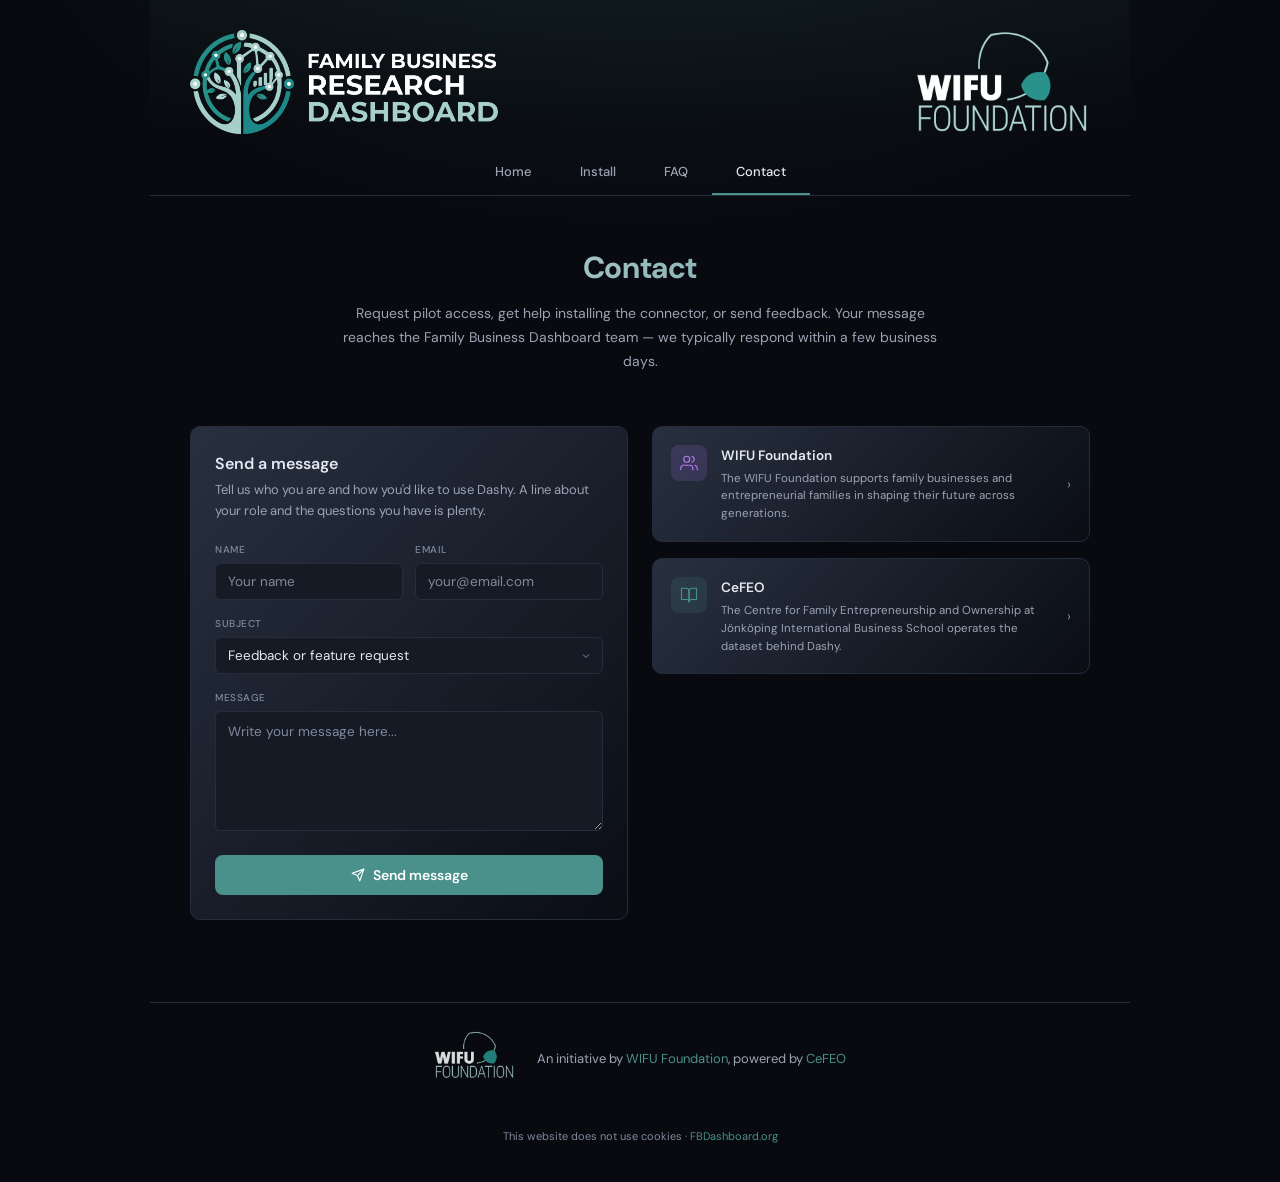
==== commit f5bd4646: "Match fbdashboard styling: centered nav, About card, hero type - Center the nav and remove the "FBDa" ====
--- a/contact.html
+++ b/contact.html
@@ -26,7 +26,6 @@
   <a href="install.html">Install</a>
   <a href="faq.html">FAQ</a>
   <a href="contact.html" aria-current="page">Contact</a>
-  <a class="nav-ext" href="https://fbdashboard.org" target="_blank" rel="noopener">FBDashboard&nbsp;&#8599;</a>
 </nav>
 
 <main id="main">
@@ -57,8 +56,6 @@
           <div class="ct-field">
             <label for="subject">Subject</label>
             <select id="subject" name="subject">
-              <option value="Pilot access request">Pilot access request</option>
-              <option value="Installation help">Installation help</option>
               <option value="Feedback or feature request">Feedback or feature request</option>
               <option value="Research collaboration">Research collaboration</option>
               <option value="Other">Other</option>
@@ -77,11 +74,6 @@
       </div>
 
       <div class="ct-sidebar">
-        <div class="ct-info">
-          <h3>Prefer email?</h3>
-          <div class="ct-info-row">Write to <a href="mailto:info@fbdashboard.org?subject=Dashy%20connector">info@fbdashboard.org</a> and mention the Dashy connector.</div>
-          <div class="ct-info-row">You can also use the <a href="https://fbdashboard.org/contact.html" target="_blank" rel="noopener">form on fbdashboard.org</a>.</div>
-        </div>
         <a href="https://www.wifu.de/en/wifu-foundation/" target="_blank" rel="noopener" class="ct-link">
           <div class="ct-icon i3"><svg width="18" height="18" viewBox="0 0 24 24" fill="none" stroke="#b47cf8" stroke-width="1.5" stroke-linecap="round" stroke-linejoin="round"><path d="M17 21v-2a4 4 0 0 0-4-4H5a4 4 0 0 0-4 4v2"/><circle cx="9" cy="7" r="4"/><path d="M23 21v-2a4 4 0 0 0-3-3.87"/><path d="M16 3.13a4 4 0 0 1 0 7.75"/></svg></div>
           <div><h3>WIFU Foundation</h3><p>The WIFU Foundation supports family businesses and entrepreneurial families in shaping their future across generations.</p></div>
--- a/styles.css
+++ b/styles.css
@@ -42,12 +42,10 @@
 .hdr-spacer{flex:1}
 
 /* ---------- Nav ---------- */
-.nav{display:flex;flex-wrap:wrap;gap:0;margin:18px auto 0;max-width:var(--maxw);padding:0 40px;border-bottom:1px solid var(--bdr)}
-.nav a{padding:10px 22px;font-size:.8125rem;font-weight:500;color:var(--txd);border-bottom:2px solid transparent;transition:.2s;text-decoration:none}
+.nav{display:flex;flex-wrap:wrap;justify-content:center;gap:0;margin:18px auto 0;max-width:var(--maxw);padding:0 40px;border-bottom:1px solid var(--bdr)}
+.nav a{padding:10px 24px;font-size:.8125rem;font-weight:500;color:var(--txd);border-bottom:2px solid transparent;transition:.2s;text-decoration:none}
 .nav a:hover{color:var(--tx);text-decoration:none}
 .nav a[aria-current="page"]{color:var(--tx);border-bottom-color:var(--ac)}
-.nav .nav-ext{margin-left:auto;color:var(--txm)}
-.nav .nav-ext:hover{color:var(--ac)}
 
 /* ---------- Layout ---------- */
 main{max-width:var(--maxw);margin:0 auto;padding:0 40px}
@@ -61,9 +59,9 @@
 .hero{padding:48px 0 34px;text-align:center}
 .hero .eyebrow{display:inline-flex;align-items:center;gap:7px;font-family:'JetBrains Mono',monospace;font-size:.625rem;font-weight:600;letter-spacing:1px;text-transform:uppercase;color:var(--ac);
   background:rgba(74,144,139,.12);border:1px solid rgba(74,144,139,.32);border-radius:20px;padding:5px 13px;margin-bottom:22px}
-.hero h1{font-size:2.35rem;font-weight:700;letter-spacing:-1px;line-height:1.1;margin:0 auto 16px;max-width:18ch;
-  background:linear-gradient(135deg,var(--tx) 30%,var(--ac));-webkit-background-clip:text;background-clip:text;-webkit-text-fill-color:transparent}
-.hero p{font-size:1rem;color:var(--txd);max-width:58ch;margin:0 auto 26px;line-height:1.7}
+.hero h1{font-size:1.5rem;font-weight:700;letter-spacing:-.4px;margin:0 auto 10px;
+  background:linear-gradient(135deg,var(--tx),var(--ac));-webkit-background-clip:text;background-clip:text;-webkit-text-fill-color:transparent}
+.hero p{font-size:.875rem;color:var(--txd);max-width:620px;margin:0 auto 26px;line-height:1.7}
 
 /* ---------- Endpoint chip (signature element) ---------- */
 .endpoint{display:flex;align-items:stretch;gap:0;max-width:560px;margin:0 auto;
@@ -156,6 +154,12 @@
 .contact-card h3{font-size:1rem;font-weight:600;margin-bottom:8px}
 .contact-card p{font-size:.8438rem;color:var(--txd);line-height:1.7;margin-bottom:16px}
 
+/* ---------- About box (mirrors fbdashboard.org "About this project") ---------- */
+.about-box{background:var(--grad-card);border:1px solid var(--bdr);border-radius:10px;padding:24px 28px}
+.about-box p{font-size:.8438rem;color:var(--txd);line-height:1.75;margin:0 0 10px}
+.about-box p:last-child{margin-bottom:0}
+.about-box strong{color:var(--tx);font-weight:600}
+
 /* ---------- Partners strip (mirrors fbdashboard.org) ---------- */
 .partners{display:flex;flex-wrap:wrap;align-items:stretch;justify-content:center;gap:14px}
 .partner{flex:1 1 0;min-width:150px;max-width:260px;background:var(--grad-card);border:1px solid var(--bdr);
@@ -183,15 +187,13 @@
   .hdr .hdr-spacer{flex:0 1 10px}
   .partners{flex-direction:column}
   .partner{max-width:none}
-  .hero h1{font-size:1.8rem}
   .kpis{grid-template-columns:repeat(2,1fr)}
   .caps,.split,.contact-grid{grid-template-columns:1fr}
   .endpoint{flex-wrap:wrap}
   .endpoint .ep-label{display:none}
   .endpoint code{flex:1 1 100%;border-bottom:1px solid var(--bdr)}
   .endpoint .copy{flex:1 1 100%;padding:11px}
-  .nav{overflow-x:auto;flex-wrap:nowrap}
-  .nav .nav-ext{margin-left:0}
+  .nav{overflow-x:auto;flex-wrap:nowrap;justify-content:flex-start}
 }
 
 /* ============================================================
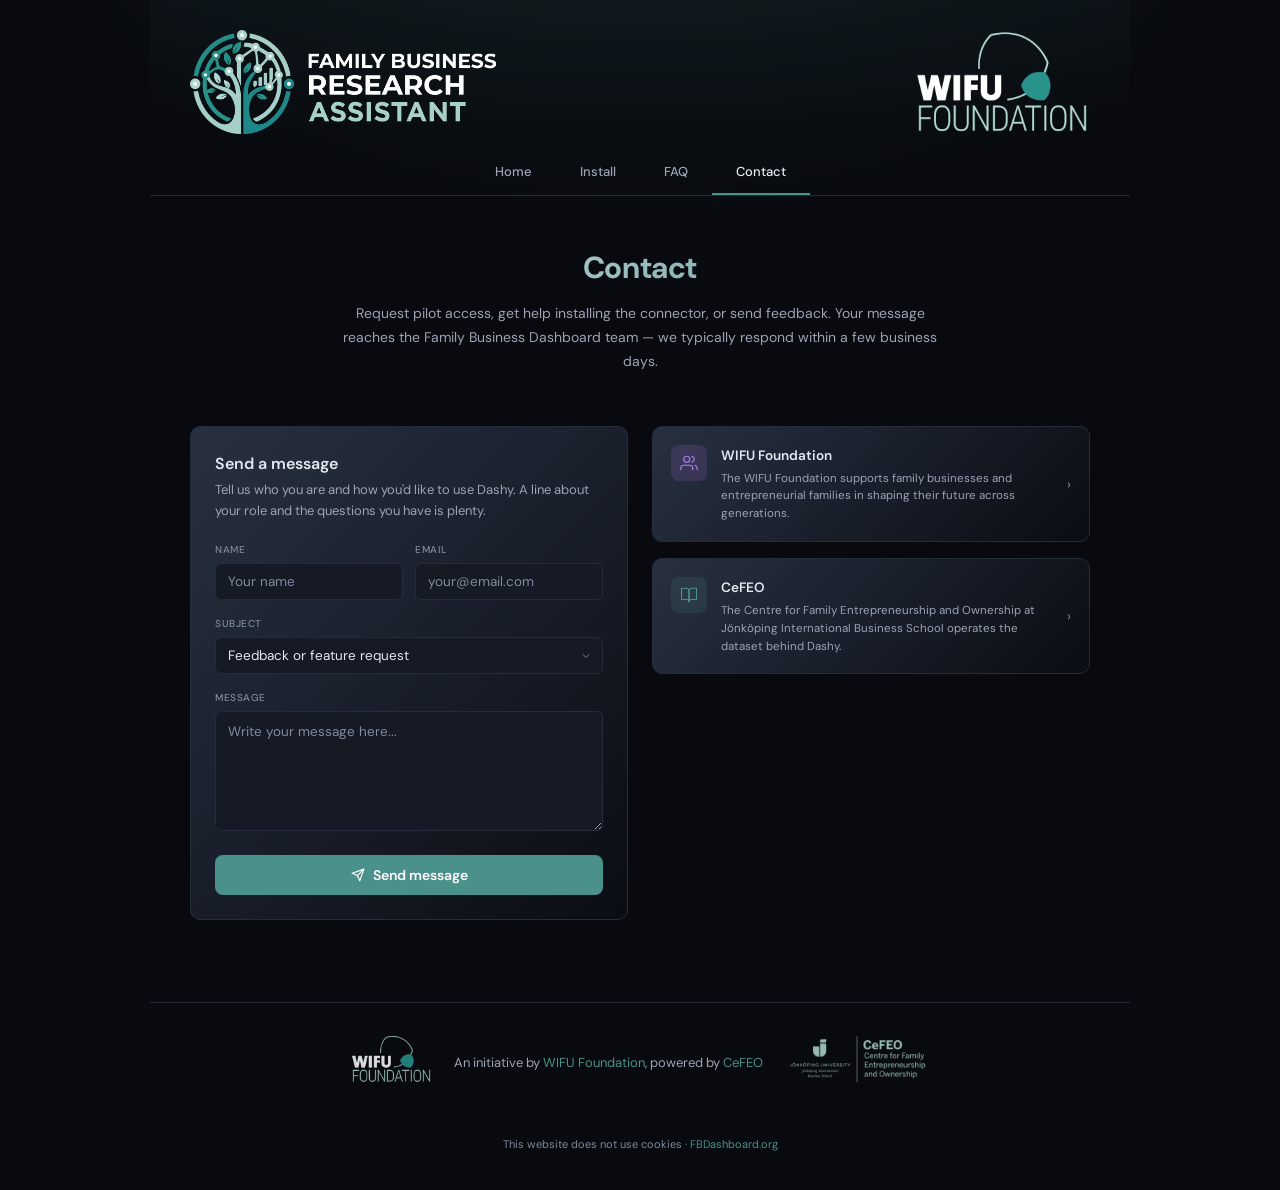
==== commit a445e83b: "Add CeFEO/JU logo to footer" ====
--- a/contact.html
+++ b/contact.html
@@ -94,6 +94,7 @@
 <footer class="brand-footer">
   <a href="https://www.wifu.de/en/wifu-foundation/" aria-label="WIFU Foundation"><img src="logo2.png" alt="WIFU Foundation"></a>
   <div class="bf-text">An initiative by <a href="https://www.wifu.de/en/wifu-foundation/">WIFU Foundation</a>, powered by <a href="https://ju.se/center/cefeo">CeFEO</a></div>
+  <a href="https://ju.se/center/cefeo.html" aria-label="CeFEO — Centre for Family Entrepreneurship and Ownership"><img class="bf-cefeo" src="logo2b.png" alt="CeFEO — Centre for Family Entrepreneurship and Ownership"></a>
 </footer>
 <div class="foot-meta">This website does not use cookies &middot; <a href="https://fbdashboard.org" target="_blank" rel="noopener">FBDashboard.org</a></div>
 
--- a/styles.css
+++ b/styles.css
@@ -174,6 +174,7 @@
 .brand-footer{max-width:var(--maxw);margin:46px auto 0;padding:28px 40px;border-top:1px solid var(--bdr);
   display:flex;align-items:center;justify-content:center;gap:22px;flex-wrap:wrap;text-align:center}
 .brand-footer img{height:48px;width:auto;opacity:.85;transition:opacity .15s}
+.brand-footer .bf-cefeo{height:56px}
 .brand-footer a:hover img{opacity:1}
 .brand-footer .bf-text{font-size:.8125rem;color:var(--txd);line-height:1.5}
 .foot-meta{max-width:var(--maxw);margin:0 auto;padding:14px 40px 36px;font-size:.6875rem;color:var(--txm);text-align:center}
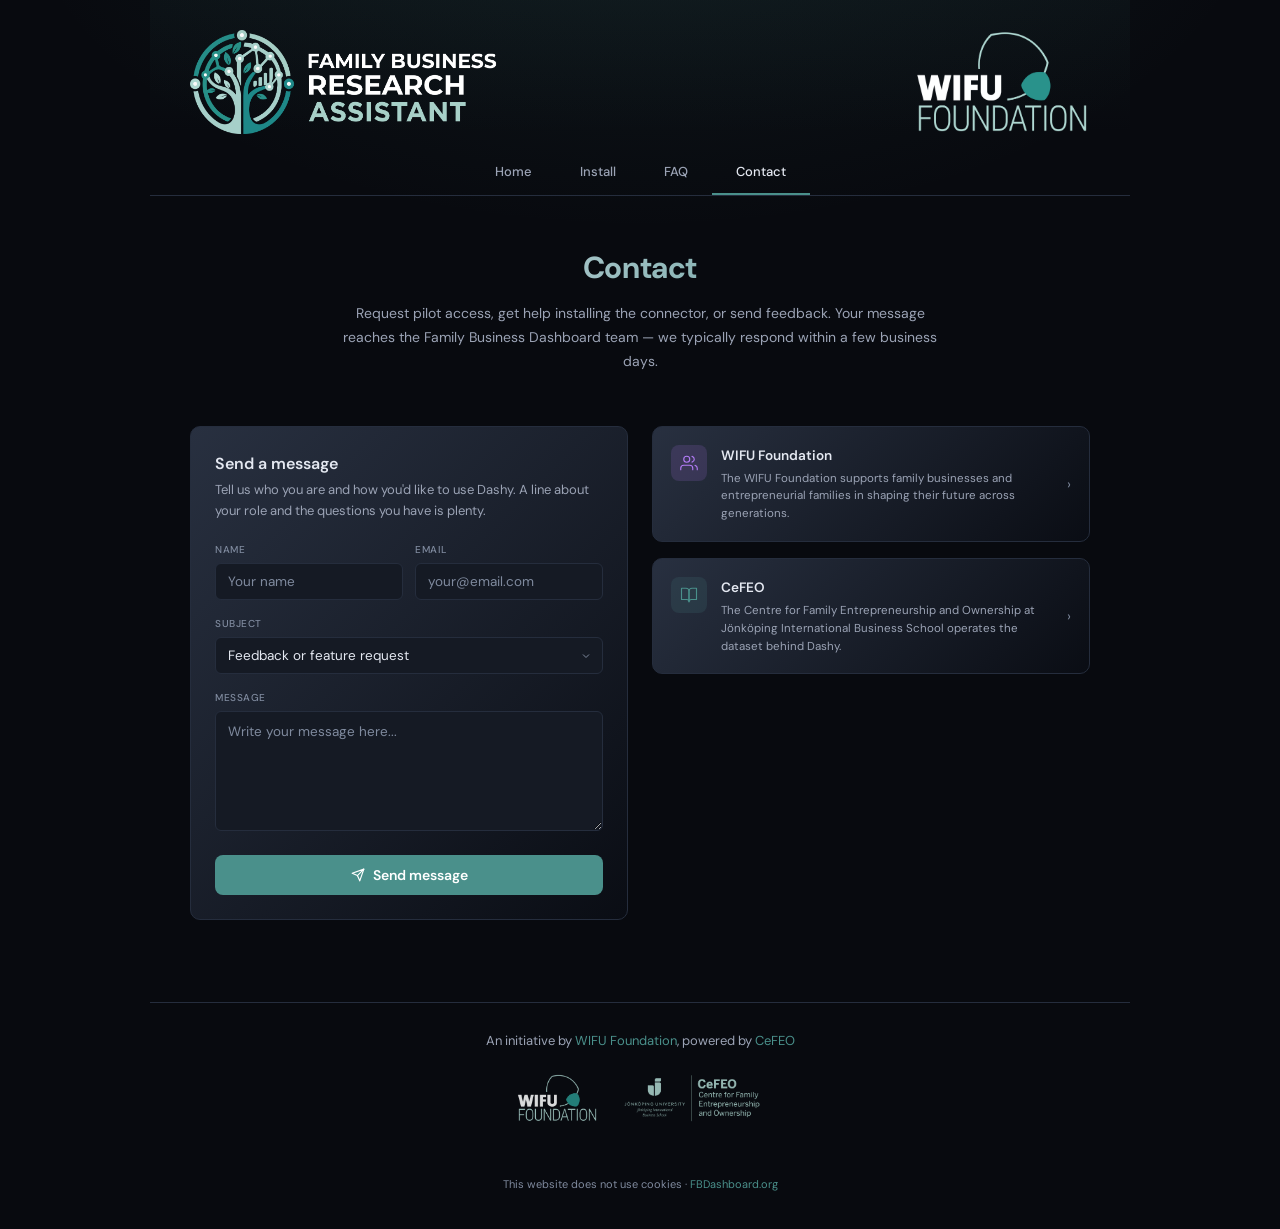
==== commit 2d8085c3: "footer: stack layout — text on top, logos centered below, across all pages" ====
--- a/contact.html
+++ b/contact.html
@@ -92,9 +92,11 @@
 </main>
 
 <footer class="brand-footer">
-  <a href="https://www.wifu.de/en/wifu-foundation/" aria-label="WIFU Foundation"><img src="logo2.png" alt="WIFU Foundation"></a>
   <div class="bf-text">An initiative by <a href="https://www.wifu.de/en/wifu-foundation/">WIFU Foundation</a>, powered by <a href="https://ju.se/center/cefeo">CeFEO</a></div>
-  <a href="https://ju.se/center/cefeo.html" aria-label="CeFEO — Centre for Family Entrepreneurship and Ownership"><img class="bf-cefeo" src="logo2b.png" alt="CeFEO — Centre for Family Entrepreneurship and Ownership"></a>
+  <div class="bf-logos">
+    <a href="https://www.wifu.de/en/wifu-foundation/" aria-label="WIFU Foundation"><img src="logo2.png" alt="WIFU Foundation"></a>
+    <a href="https://ju.se/center/cefeo.html" aria-label="CeFEO — Centre for Family Entrepreneurship and Ownership"><img class="bf-cefeo" src="logo2b.png" alt="CeFEO — Centre for Family Entrepreneurship and Ownership"></a>
+  </div>
 </footer>
 <div class="foot-meta">This website does not use cookies &middot; <a href="https://fbdashboard.org" target="_blank" rel="noopener">FBDashboard.org</a></div>
 
--- a/styles.css
+++ b/styles.css
@@ -172,7 +172,8 @@
 
 /* ---------- Footer ---------- */
 .brand-footer{max-width:var(--maxw);margin:46px auto 0;padding:28px 40px;border-top:1px solid var(--bdr);
-  display:flex;align-items:center;justify-content:center;gap:22px;flex-wrap:wrap;text-align:center}
+  display:flex;flex-direction:column;align-items:center;justify-content:center;gap:20px;text-align:center}
+.brand-footer .bf-logos{display:flex;align-items:center;justify-content:center;gap:22px;flex-wrap:wrap}
 .brand-footer img{height:48px;width:auto;opacity:.85;transition:opacity .15s}
 .brand-footer .bf-cefeo{height:56px}
 .brand-footer a:hover img{opacity:1}
